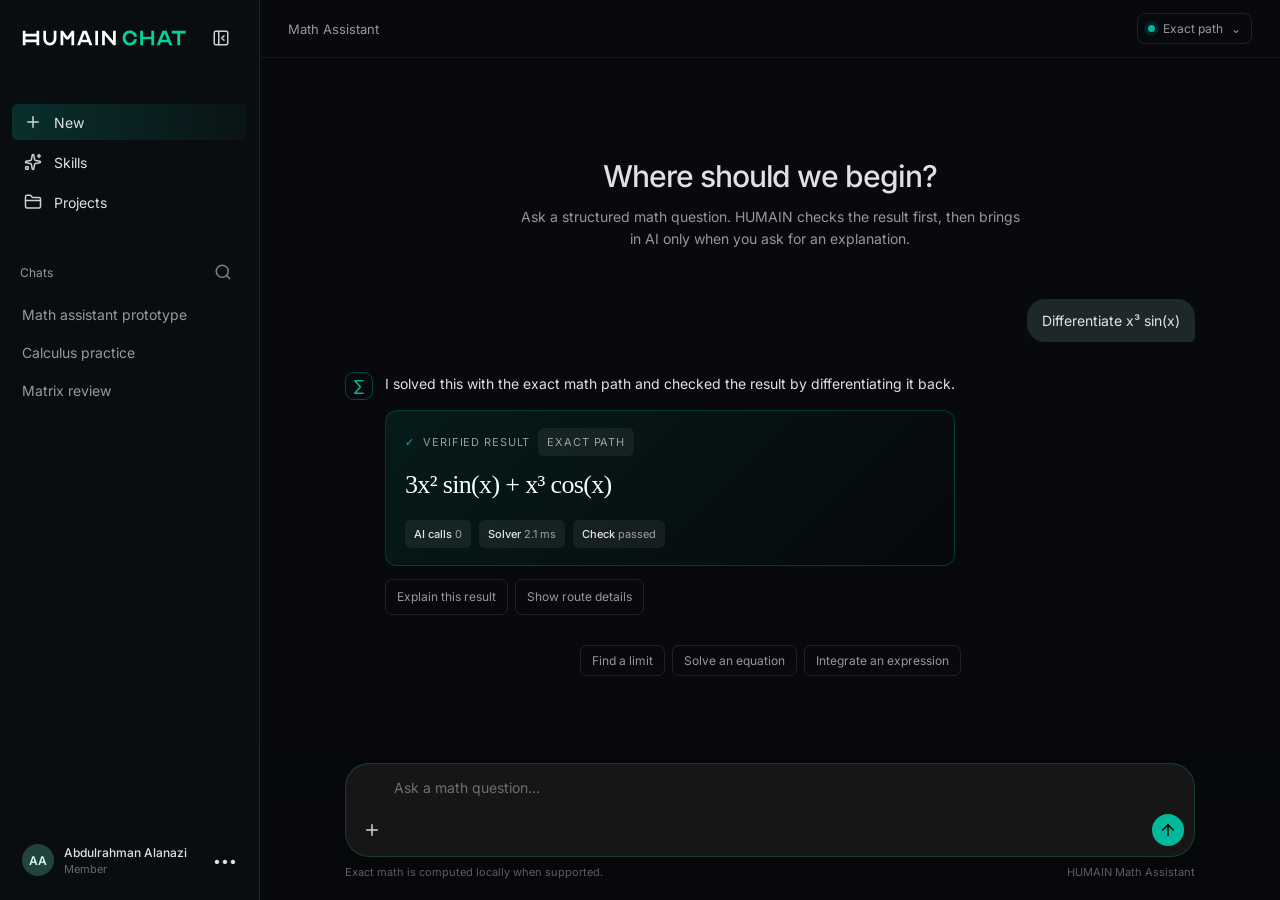
==== .scratch/ai-hackathon-environment/prototype/math-assistant-ui.html @ 10e46f79 "prototype: mirror HUMAIN chat for math assistant" ====
<!doctype html>
<html lang="en">
<head>
  <meta charset="utf-8" />
  <meta name="viewport" content="width=device-width, initial-scale=1" />
  <title>HUMAIN Math Assistant</title>
  <style>
    @font-face { font-family: Inter; src: url('assets/fonts/inter-latin-400-normal.woff2') format('woff2'); font-weight: 400; }
    @font-face { font-family: Inter; src: url('assets/fonts/inter-latin-500-normal.woff2') format('woff2'); font-weight: 500; }
    @font-face { font-family: Inter; src: url('assets/fonts/inter-latin-600-normal.woff2') format('woff2'); font-weight: 600; }
    :root { color-scheme: dark; --page:#07090c; --sidebar:#0a0d10; --surface:#101315; --surface-hover:#151a1c; --line:rgba(255,255,255,.1); --text:rgba(255,255,255,.88); --subtle:rgba(255,255,255,.58); --faint:rgba(255,255,255,.38); --teal:#00b89c; --teal-soft:rgba(0,184,156,.14); }
    * { box-sizing: border-box; }
    body { margin:0; min-height:100vh; background:var(--page); color:var(--text); font-family:Inter,system-ui,sans-serif; font-size:14px; }
    button,textarea { font:inherit; } button { color:inherit; cursor:pointer; }
    .app { display:flex; min-height:100vh; }
    .sidebar { width:260px; flex:0 0 260px; padding:20px 12px 14px; display:flex; flex-direction:column; border-right:1px solid var(--line); background:var(--sidebar); }
    .brand-row { height:36px; display:flex; align-items:center; justify-content:space-between; padding:0 10px; margin-bottom:48px; }
    .brand-row img { width:165px; height:16px; object-fit:contain; object-position:left center; }
    .icon-button { width:32px; height:32px; display:grid; place-items:center; border:0; border-radius:50%; background:transparent; }
    .icon-button:hover,.nav-button:hover,.chat-row:hover { background:var(--surface-hover); }
    .icon-button img,.nav-button img { width:18px; height:18px; opacity:.8; filter:invert(1); }
    .nav { display:grid; gap:4px; }
    .nav-button { width:100%; height:36px; display:flex; align-items:center; gap:12px; padding:0 12px; border:0; border-radius:6px; background:transparent; text-align:left; color:var(--text); }
    .nav-button span { flex:1; } .nav-button.active { background:linear-gradient(90deg,rgba(0,184,156,.2),rgba(0,184,156,.04)); }
    .section-label { margin:36px 8px 10px; display:flex; justify-content:space-between; align-items:center; color:var(--subtle); font-size:12px; }
    .search { opacity:.6; } .chat-list { display:grid; gap:2px; }
    .chat-row { min-height:36px; padding:8px 10px; border-radius:6px; color:var(--subtle); white-space:nowrap; overflow:hidden; text-overflow:ellipsis; }
    .account { margin-top:auto; display:flex; align-items:center; gap:10px; padding:10px; border-radius:8px; } .account:hover { background:var(--surface-hover); }
    .avatar { width:32px; height:32px; display:grid; place-items:center; border-radius:50%; background:#23433e; color:#d5f7ec; font-size:12px; font-weight:600; }
    .account-copy { min-width:0; flex:1; } .account-copy strong,.account-copy span { display:block; overflow:hidden; white-space:nowrap; text-overflow:ellipsis; }
    .account-copy strong { font-size:12px; font-weight:500; } .account-copy span { margin-top:2px; color:var(--faint); font-size:11px; }
    .main { min-width:0; flex:1; display:flex; flex-direction:column; }
    .topbar { height:58px; display:flex; align-items:center; justify-content:space-between; padding:0 28px; border-bottom:1px solid rgba(255,255,255,.05); }
    .topbar-title { color:var(--subtle); font-size:13px; } .model-button { display:inline-flex; align-items:center; gap:8px; padding:7px 10px; border:1px solid var(--line); border-radius:8px; background:transparent; color:var(--subtle); font-size:12px; }
    .model-dot { width:7px; height:7px; border-radius:50%; background:var(--teal); box-shadow:0 0 0 4px rgba(0,184,156,.12); }
    .conversation { width:min(850px,calc(100% - 34px)); margin:0 auto; flex:1; padding:70px 0 150px; }
    .welcome { text-align:center; margin:30px 0 48px; } .welcome h1 { margin:0; color:var(--text); font-size:30px; font-weight:500; letter-spacing:-.035em; }
    .welcome p { margin:12px auto 0; max-width:500px; color:var(--subtle); line-height:1.6; }
    .message { display:grid; gap:12px; margin:30px 0; } .message.user { justify-items:end; }
    .user-bubble { max-width:78%; padding:11px 15px; border-radius:18px 18px 5px 18px; background:#1e2829; color:var(--text); line-height:1.5; }
    .assistant-row { display:flex; align-items:flex-start; gap:12px; } .assistant-mark { width:28px; height:28px; flex:0 0 28px; display:grid; place-items:center; border:1px solid rgba(0,184,156,.35); border-radius:9px; color:var(--teal); font-size:15px; }
    .assistant-copy { min-width:0; max-width:720px; color:var(--text); line-height:1.65; } .assistant-copy p { margin:0; }
    .answer { margin:15px 0 13px; padding:17px 19px; border:1px solid rgba(0,184,156,.24); border-radius:12px; background:linear-gradient(135deg,rgba(0,184,156,.1),rgba(0,0,0,.04)); }
    .answer-label { display:flex; align-items:center; gap:8px; color:var(--subtle); font-size:11px; letter-spacing:.08em; text-transform:uppercase; } .verified { color:var(--teal); }
    .formula { margin-top:8px; color:#f4fffb; font-family:"Cambria Math",Georgia,serif; font-size:26px; letter-spacing:-.025em; }
    .route { display:flex; flex-wrap:wrap; gap:8px; margin-top:13px; } .route-chip { padding:5px 9px; border-radius:6px; background:rgba(255,255,255,.06); color:var(--subtle); font-size:11px; } .route-chip strong { color:var(--text); font-weight:500; }
    .message-actions { display:flex; gap:7px; margin-top:10px; } .message-actions button,.suggestion { padding:7px 11px; border:1px solid var(--line); border-radius:7px; background:transparent; color:var(--subtle); font-size:12px; }
    .message-actions button:hover,.suggestion:hover { border-color:rgba(0,184,156,.55); color:var(--text); background:var(--teal-soft); }
    .explanation { display:none; margin-top:12px; padding:12px 14px; border-left:2px solid var(--teal); color:var(--subtle); font-size:13px; } .explanation.show { display:block; }
    .composer-wrap { position:fixed; right:0; bottom:0; left:260px; padding:14px 24px 21px; background:linear-gradient(transparent,rgba(7,9,12,.92) 30%); }
    .composer { width:min(850px,100%); margin:0 auto; } .composer-box { position:relative; overflow:hidden; background:#161616; border:1.25px solid rgba(0,184,156,.25); border-radius:24px; box-shadow:0 0 0 1px rgba(0,0,0,.15),0 16px 36px rgba(0,0,0,.18); transition:border-color .15s ease; }
    .composer-box:focus-within { border-color:rgba(0,184,156,.65); } .composer textarea { display:block; width:100%; min-height:52px; max-height:140px; padding:15px 60px 43px 48px; resize:none; border:0; outline:0; background:transparent; color:var(--text); }
    .composer textarea::placeholder { color:var(--faint); } .composer-tool,.send-button { position:absolute; bottom:10px; width:32px; height:32px; display:grid; place-items:center; border:0; border-radius:50%; }
    .composer-tool { left:10px; background:transparent; } .composer-tool:hover { background:rgba(255,255,255,.08); } .composer-tool img { width:18px; height:18px; filter:invert(1); opacity:.82; }
    .send-button { right:10px; background:var(--teal); } .send-button img { width:18px; height:18px; filter:brightness(0); }
    .composer-footer { display:flex; justify-content:space-between; margin-top:8px; color:var(--faint); font-size:11px; } .suggestions { display:flex; flex-wrap:wrap; justify-content:center; gap:7px; margin-top:18px; }
    @media (max-width:760px) { .sidebar{display:none;} .topbar{padding:0 16px;} .conversation{padding-top:38px;} .composer-wrap{left:0;padding:10px 12px 15px;} .welcome h1{font-size:25px;} .user-bubble{max-width:92%;} .formula{font-size:22px;} }
  </style>
</head>
<body>
  <div class="app">
    <aside class="sidebar">
      <div class="brand-row"><img src="assets/humain-chat.svg" alt="HUMAIN Chat" /><button class="icon-button" aria-label="Collapse sidebar"><img src="assets/icons/panel-left-close.svg" alt="" /></button></div>
      <nav class="nav" aria-label="Primary"><button class="nav-button active"><img src="assets/icons/plus.svg" alt="" /><span>New</span></button><button class="nav-button"><img src="assets/icons/sparkles.svg" alt="" /><span>Skills</span></button><button class="nav-button"><img src="assets/icons/folder-closed.svg" alt="" /><span>Projects</span></button></nav>
      <div class="section-label"><span>Chats</span><button class="icon-button search" aria-label="Search chats"><img src="assets/icons/search.svg" alt="" /></button></div>
      <div class="chat-list"><div class="chat-row">Math assistant prototype</div><div class="chat-row">Calculus practice</div><div class="chat-row">Matrix review</div></div>
      <div class="account"><div class="avatar">AA</div><div class="account-copy"><strong>Abdulrahman Alanazi</strong><span>Member</span></div><span class="muted">•••</span></div>
    </aside>
    <main class="main">
      <header class="topbar"><span class="topbar-title">Math Assistant</span><button class="model-button"><span class="model-dot"></span> Exact path <span class="muted">⌄</span></button></header>
      <section class="conversation" aria-live="polite">
        <div class="welcome"><h1>Where should we begin?</h1><p>Ask a structured math question. HUMAIN checks the result first, then brings in AI only when you ask for an explanation.</p></div>
        <div class="message user"><div class="user-bubble">Differentiate <span class="math">x³ sin(x)</span></div></div>
        <div class="message assistant-row"><div class="assistant-mark">∑</div><div class="assistant-copy"><p>I solved this with the exact math path and checked the result by differentiating it back.</p><div class="answer"><div class="answer-label"><span class="verified">✓</span> Verified result <span class="route-chip">exact path</span></div><div class="formula">3x² sin(x) + x³ cos(x)</div><div class="route"><span class="route-chip"><strong>AI calls</strong> 0</span><span class="route-chip"><strong>Solver</strong> 2.1 ms</span><span class="route-chip"><strong>Check</strong> passed</span></div></div><div class="message-actions"><button id="explain">Explain this result</button><button id="details">Show route details</button></div><div class="explanation" id="explanation">Use the product rule: differentiate <span class="math">x³</span> and <span class="math">sin(x)</span> separately, then add the two products. AI explanation is optional and starts from the verified result.</div></div></div>
        <div class="suggestions"><button class="suggestion">Find a limit</button><button class="suggestion">Solve an equation</button><button class="suggestion">Integrate an expression</button></div>
      </section>
      <div class="composer-wrap"><form class="composer" onsubmit="return false"><div class="composer-box"><textarea id="prompt" aria-label="Math question" placeholder="Ask a math question..."></textarea><button class="composer-tool" aria-label="Add a file"><img src="assets/icons/plus.svg" alt="" /></button><button class="send-button" aria-label="Send"><img src="assets/icons/arrow-up.svg" alt="" /></button></div><div class="composer-footer"><span>Exact math is computed locally when supported.</span><span>HUMAIN Math Assistant</span></div></form></div>
    </main>
  </div>
  <script>
    document.getElementById('explain').addEventListener('click', () => { const explanation=document.getElementById('explanation'); explanation.classList.toggle('show'); document.getElementById('explain').textContent=explanation.classList.contains('show')?'Hide explanation':'Explain this result'; });
    document.getElementById('details').addEventListener('click', () => document.querySelector('.route').scrollIntoView({behavior:'smooth',block:'center'}));
    document.querySelectorAll('.suggestion').forEach(button => button.addEventListener('click', () => { document.getElementById('prompt').value=button.textContent; document.getElementById('prompt').focus(); }));
  </script>
</body>
</html>
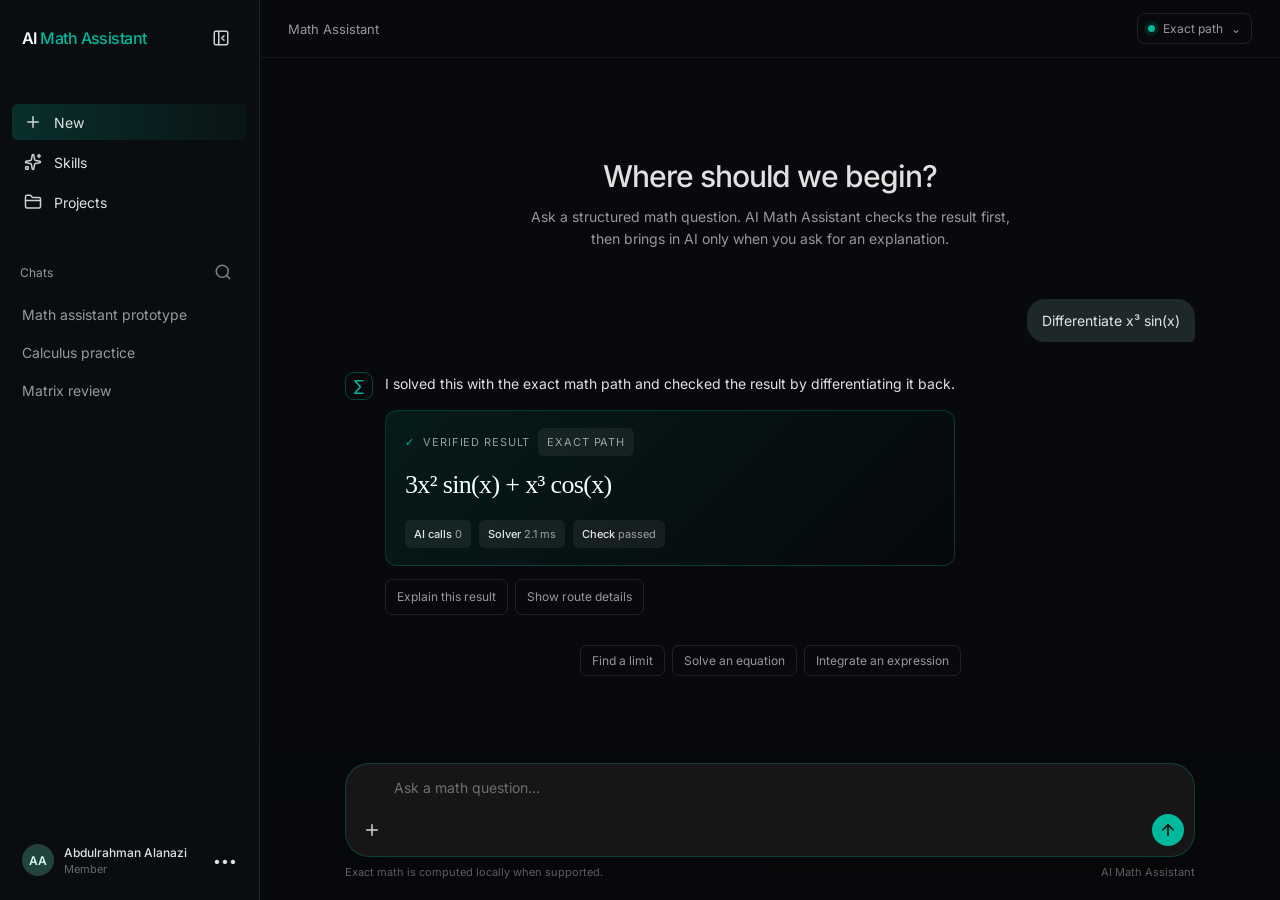
==== commit f86be31e: "prototype: rename product to AI Math Assistant" ====
--- a/.scratch/ai-hackathon-environment/prototype/math-assistant-ui.html
+++ b/.scratch/ai-hackathon-environment/prototype/math-assistant-ui.html
@@ -3,7 +3,7 @@
 <head>
   <meta charset="utf-8" />
   <meta name="viewport" content="width=device-width, initial-scale=1" />
-  <title>HUMAIN Math Assistant</title>
+  <title>AI Math Assistant</title>
   <style>
     @font-face { font-family: Inter; src: url('assets/fonts/inter-latin-400-normal.woff2') format('woff2'); font-weight: 400; }
     @font-face { font-family: Inter; src: url('assets/fonts/inter-latin-500-normal.woff2') format('woff2'); font-weight: 500; }
@@ -15,7 +15,8 @@
     .app { display:flex; min-height:100vh; }
     .sidebar { width:260px; flex:0 0 260px; padding:20px 12px 14px; display:flex; flex-direction:column; border-right:1px solid var(--line); background:var(--sidebar); }
     .brand-row { height:36px; display:flex; align-items:center; justify-content:space-between; padding:0 10px; margin-bottom:48px; }
-    .brand-row img { width:165px; height:16px; object-fit:contain; object-position:left center; }
+    .wordmark { color:#fcfcfc; font-family:Inter,system-ui,sans-serif; font-size:16px; font-weight:600; letter-spacing:-.035em; white-space:nowrap; }
+    .wordmark span { color:var(--teal); font-weight:500; }
     .icon-button { width:32px; height:32px; display:grid; place-items:center; border:0; border-radius:50%; background:transparent; }
     .icon-button:hover,.nav-button:hover,.chat-row:hover { background:var(--surface-hover); }
     .icon-button img,.nav-button img { width:18px; height:18px; opacity:.8; filter:invert(1); }
@@ -60,7 +61,7 @@
 <body>
   <div class="app">
     <aside class="sidebar">
-      <div class="brand-row"><img src="assets/humain-chat.svg" alt="HUMAIN Chat" /><button class="icon-button" aria-label="Collapse sidebar"><img src="assets/icons/panel-left-close.svg" alt="" /></button></div>
+      <div class="brand-row"><div class="wordmark">AI <span>Math Assistant</span></div><button class="icon-button" aria-label="Collapse sidebar"><img src="assets/icons/panel-left-close.svg" alt="" /></button></div>
       <nav class="nav" aria-label="Primary"><button class="nav-button active"><img src="assets/icons/plus.svg" alt="" /><span>New</span></button><button class="nav-button"><img src="assets/icons/sparkles.svg" alt="" /><span>Skills</span></button><button class="nav-button"><img src="assets/icons/folder-closed.svg" alt="" /><span>Projects</span></button></nav>
       <div class="section-label"><span>Chats</span><button class="icon-button search" aria-label="Search chats"><img src="assets/icons/search.svg" alt="" /></button></div>
       <div class="chat-list"><div class="chat-row">Math assistant prototype</div><div class="chat-row">Calculus practice</div><div class="chat-row">Matrix review</div></div>
@@ -69,12 +70,12 @@
     <main class="main">
       <header class="topbar"><span class="topbar-title">Math Assistant</span><button class="model-button"><span class="model-dot"></span> Exact path <span class="muted">⌄</span></button></header>
       <section class="conversation" aria-live="polite">
-        <div class="welcome"><h1>Where should we begin?</h1><p>Ask a structured math question. HUMAIN checks the result first, then brings in AI only when you ask for an explanation.</p></div>
+        <div class="welcome"><h1>Where should we begin?</h1><p>Ask a structured math question. AI Math Assistant checks the result first, then brings in AI only when you ask for an explanation.</p></div>
         <div class="message user"><div class="user-bubble">Differentiate <span class="math">x³ sin(x)</span></div></div>
         <div class="message assistant-row"><div class="assistant-mark">∑</div><div class="assistant-copy"><p>I solved this with the exact math path and checked the result by differentiating it back.</p><div class="answer"><div class="answer-label"><span class="verified">✓</span> Verified result <span class="route-chip">exact path</span></div><div class="formula">3x² sin(x) + x³ cos(x)</div><div class="route"><span class="route-chip"><strong>AI calls</strong> 0</span><span class="route-chip"><strong>Solver</strong> 2.1 ms</span><span class="route-chip"><strong>Check</strong> passed</span></div></div><div class="message-actions"><button id="explain">Explain this result</button><button id="details">Show route details</button></div><div class="explanation" id="explanation">Use the product rule: differentiate <span class="math">x³</span> and <span class="math">sin(x)</span> separately, then add the two products. AI explanation is optional and starts from the verified result.</div></div></div>
         <div class="suggestions"><button class="suggestion">Find a limit</button><button class="suggestion">Solve an equation</button><button class="suggestion">Integrate an expression</button></div>
       </section>
-      <div class="composer-wrap"><form class="composer" onsubmit="return false"><div class="composer-box"><textarea id="prompt" aria-label="Math question" placeholder="Ask a math question..."></textarea><button class="composer-tool" aria-label="Add a file"><img src="assets/icons/plus.svg" alt="" /></button><button class="send-button" aria-label="Send"><img src="assets/icons/arrow-up.svg" alt="" /></button></div><div class="composer-footer"><span>Exact math is computed locally when supported.</span><span>HUMAIN Math Assistant</span></div></form></div>
+      <div class="composer-wrap"><form class="composer" onsubmit="return false"><div class="composer-box"><textarea id="prompt" aria-label="Math question" placeholder="Ask a math question..."></textarea><button class="composer-tool" aria-label="Add a file"><img src="assets/icons/plus.svg" alt="" /></button><button class="send-button" aria-label="Send"><img src="assets/icons/arrow-up.svg" alt="" /></button></div><div class="composer-footer"><span>Exact math is computed locally when supported.</span><span>AI Math Assistant</span></div></form></div>
     </main>
   </div>
   <script>
